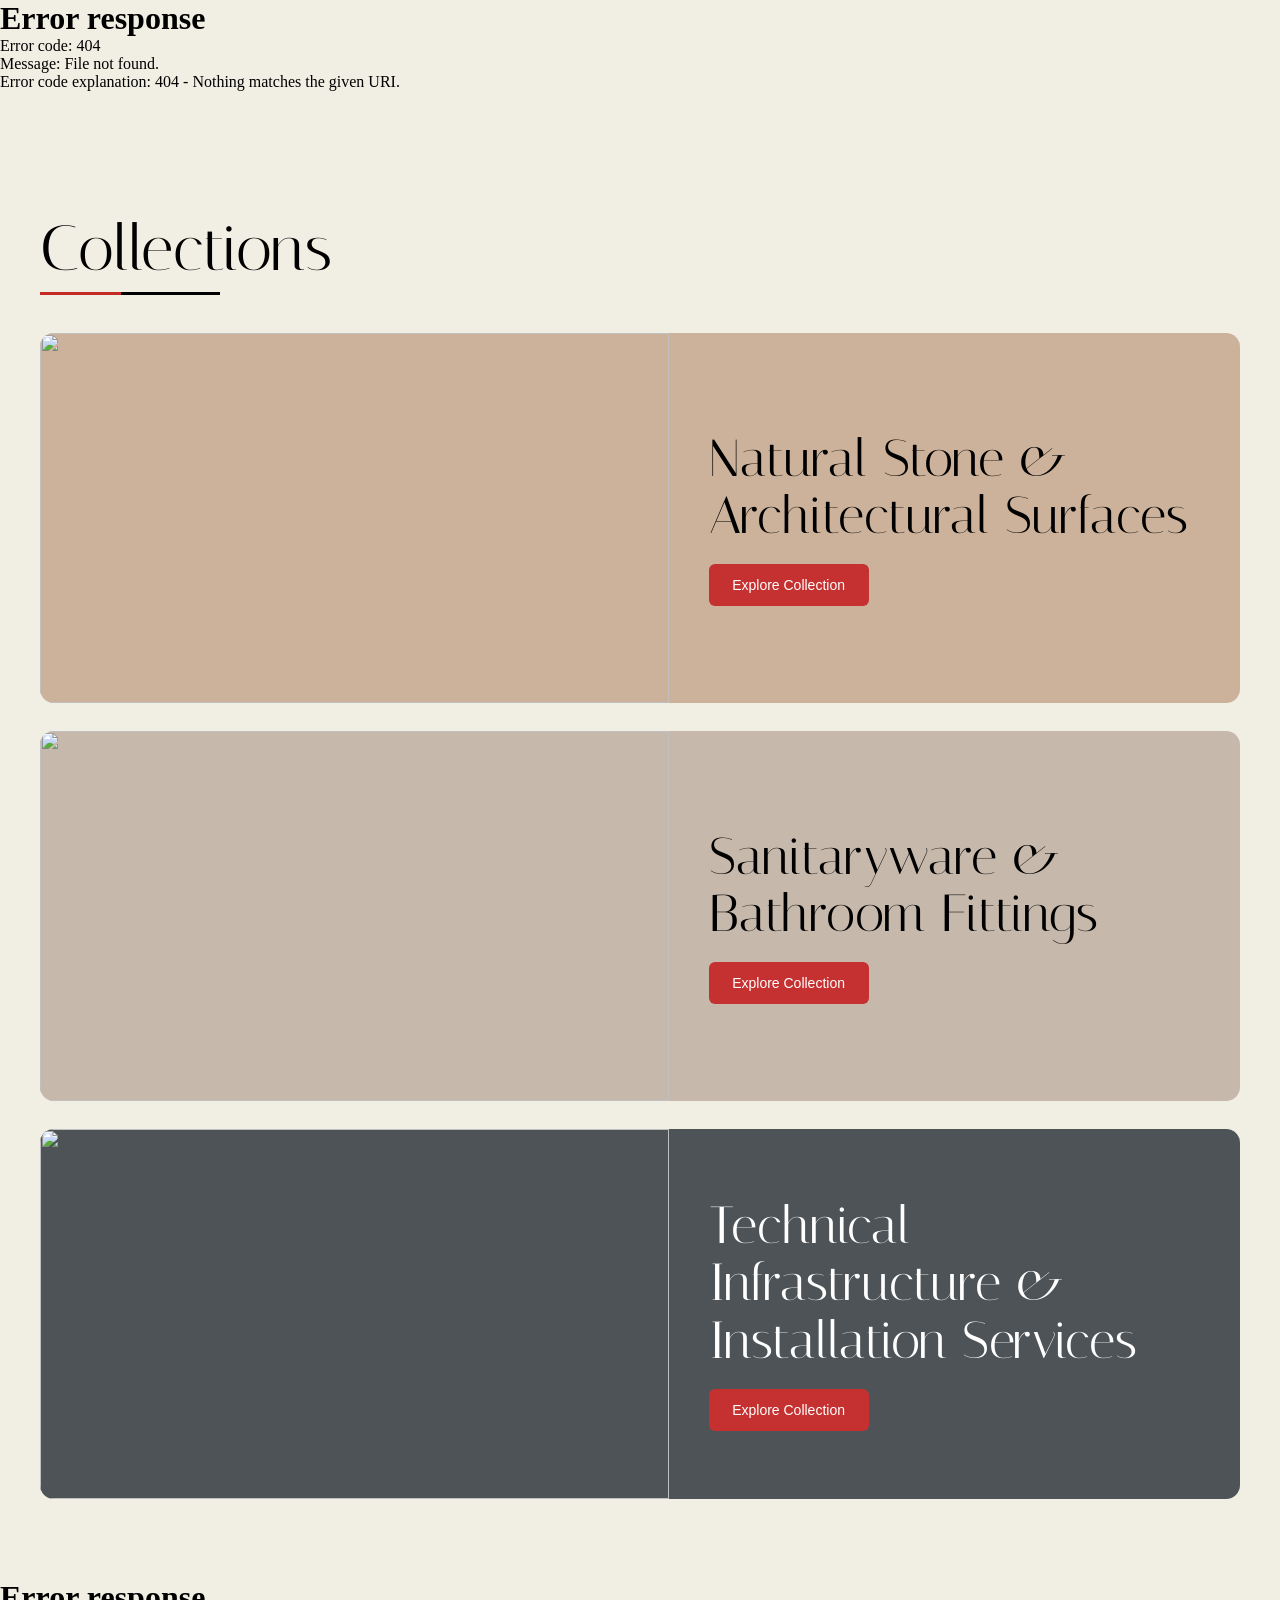
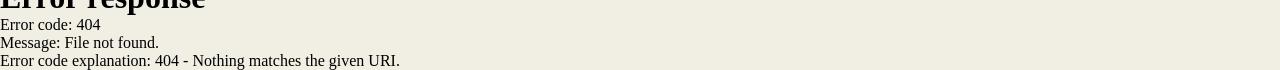
==== Collection.html @ 8bbdffdb "Add files via upload" ====
<!DOCTYPE html>
<html lang="en">
<head>
    <meta charset="UTF-8">
    <meta name="viewport" content="width=device-width, initial-scale=1.0">
    <title>Collection</title>
    <link rel="stylesheet" href="styles.css">
    <link rel="stylesheet" href="collection.css">
    <link href="https://fonts.googleapis.com/css2?family=Italiana&display=swap" rel="stylesheet">
    <link rel="stylesheet" href="https://cdnjs.cloudflare.com/ajax/libs/font-awesome/6.5.1/css/all.min.css">
</head>
<body>
    <header>
      <div id="navbar-container"></div>
    </header>

    <section class="collections-page">

    <div class="collections-header">
        <h1>Collections</h1>
        <div class="collections-line"></div>
    </div>

    <div class="collection-box beige">

        <div class="collection-image large">
            <img src="images/Warm Neutral Material Moodboard with Marble, Wood & Brass 2.png" alt="">
        </div>

        <div class="collection-content">
            <h2>
                Natural Stone & 
                Architectural 
                Surfaces
            </h2>

            <button>Explore Collection</button>
        </div>

    </div>
    <div class="collection-box reverse light">

        <div class="collection-image large">
            <img src="images/warm neutral material moodboard with marble, wood & brass 2 (1).png" alt="">

        </div>

        <div class="collection-content">
            <h2>
                Sanitaryware 
                & Bathroom 
                Fittings
            </h2>

            <button>Explore Collection</button>
        </div>

    </div>
    <div class="collection-box dark">

        <div class="collection-image large">
            <img src="images/Warm Neutral Material Moodboard with Marble, Wood & Brass 4.png" alt="">
        </div>

        <div class="collection-content">
            <h2>
                Technical 
                Infrastructure 
                & Installation 
                Services
            </h2>

            <button>Explore Collection</button>
        </div>

    </div>

</section>
<div id="footer-container"></div>
    <script>
   
        fetch('./components/navbar.html')
            .then(response => response.text())
            .then(data => {

                document.getElementById('navbar-container').innerHTML = data;

                const menuBtn = document.getElementById("menu-btn");
                const navLinks = document.getElementById("nav-links");

                menuBtn.addEventListener("click", () => {
                    navLinks.classList.toggle("active");
                });

            });
    </script>
<script>
fetch('./components/footer.html')
    .then(response => response.text())
    .then(data => {
        document.getElementById('footer-container').innerHTML = data;
    });
</script>
    
</body>
</html>
---- styles.css ----
*{
    margin:0;
    padding:0;
    box-sizing:border-box;
}

body{
    background-color: #F1EEE3;
    overflow-x:hidden;
}
.navbar{
    position: absolute;
    top:30px;
    left:50%;
    transform:translateX(-50%);

    width:90%;
    max-width:730px;

    height:60px;
    background:#181818;
    border-radius:22px;

    display:flex;
    align-items:center;

    padding:0 25px;
}

.logo img{
    width:45px;
    display:block;
    margin-left: 25px;
}
.nav-links{
    list-style:none;
    display:flex;
    align-items:center;

    gap:60px; 

    margin-left:60px;  
}

.nav-links a{
    text-decoration:none;
    color:white;
    font-size:18px;
    font-family:Inter, sans-serif;
    font-weight:200;
}
.menu-btn{
    display:none;
}

@media (max-width:768px){
   .navbar{
        width:100vw;
        max-width:100%;
        background:transparent;
        padding:20px;

        display:flex;
        justify-content:space-between;
        align-items:center;

        top:0;
        left:0;
        transform:none;
    }

    .logo img{
        width:42px;
        margin-left:0;
    }

    .menu-btn{
        display:block;
        font-size:28px;
        cursor:pointer;
        z-index:1001;
    }

    .nav-links{
        position:fixed;
        top:70px;
        right:20px;

        width:220px;
        max-width:80vw;

        background:#000;

        display:flex;
        flex-direction:column;
        align-items:flex-start;

        padding:70px 30px 40px;
        gap:30px;

        border-radius:18px;

        transform:translateX(130%);
        transition:0.4s ease;

        z-index:999;
    }

    .nav-links.active{
        transform:translateX(0);
    }

    .nav-links li{
        list-style:none;
    }

    .nav-links a{
        color:white;
        text-decoration:none;
        font-size:20px;
    }
}

.hero{
    width:100%;
    min-height:120vh;

    display:flex;
    align-items:center;
    justify-content:center;

    padding: 120px 20px 80px;

    gap: 80px;
}
.hero-content{
    flex:1;
    max-width: 650px;
    display: flex;
    flex-direction: column;

    align-items: center;
    justify-content: center;
    
    margin-left:-40px;

    text-align: center;
}
.hero-content h1{
    font-size:92px;
    font-weight: 100;
    line-height:1;
    color:black; 
    font-family: "Italiana", sans-serif;
    font-weight: 400;
    font-style: normal;
}
.hero-content h3{
    margin-top:15px;

    font-size:34px;
    font-weight:400;

    font-family: "Joan", serif;
    align-items: center;
}
.orange{
    color:#E5772E;
}

.red{
    color:#D40C0A;
}

.Button{
    margin-top:20px;

    border-radius:12px;
    width: 196px;
    height: 46px;

    background:#c13836;
    color:white;
    border-color: 000000;

    font-size:22px;
    font-family: Inter, sans-serif;
    cursor:pointer;
}

.hero-images{
    position: relative;
    width: 520px;
    height: 520px;
}

.img{
    position: absolute;
    object-fit: cover;

    box-shadow: 0 20px 40px rgba(0,0,0,0.18);

    transition: 0.3s ease;
}

.img1{
    width: 280px;
    height: 320px;

    top: 0;
    left: 140px;

    z-index: 5;
}

/* LEFT SMALL IMAGE */

.img2{
    width: 180px;
    height: 170px;

    top: 60px;
    left: 20px;

    z-index: 6;
}

/* RIGHT IMAGE */

.img3{
    width: 220px;
    height: 180px;

    top: 80px;
    right: -60px;

    z-index: 4;
}

/* BOTTOM LEFT IMAGE */

.img4{
    width: 260px;
    height: 170px;

    bottom: 100px;
    left: 20px;

    z-index: 6;
}


.img5{
    width: 220px;
    height: 190px;

    bottom: 70px;
    right: 0px;

    z-index: 6;
}


.collection{
    width: 100%;
    padding: 40px 70px 100px;
}
.section-header{
    display: flex;
    justify-content: space-between;
    align-items: center;

    margin-bottom: 50px;
}

.section-header h2{
    font-size: 70px;
    font-family: "Italiana", sans-serif;
    font-weight: 300;
}

.section-header a{
    color: black;
    font-size: 32px;

    text-decoration: underline;

    font-family: "Italiana", sans-serif;
}

.collection-grid{
    display: flex;
    justify-content: center;

    gap: 55px;

    flex-wrap: wrap;
}

.collection-card{
    position: relative;

    width: 330px;
    height: 470px;

    overflow: hidden;

    border-radius: 10px;

    cursor: pointer;

    box-shadow: 0 12px 30px rgba(0,0,0,0.12);

    transition: 0.4s ease;
}

.collection-card img{
    width: 100%;
    height: 100%;

    object-fit: cover;
}

.projects{
    width: 100%;
    padding: 40px 70px 100px;
}

.projects-grid{
    display: grid;
    grid-template-columns: 1fr 1fr 80px;
    gap: 55px;
}

.projects-card{
    position: relative;
    width: 100%;
    height: 470px;

    overflow: hidden;
    border-radius: 10px;
}

.section-header projects-header-section h2{
    font-size: 60px;
    font-family: "Italiana", sans-serif;
    font-weight: 200;
}

.projects-card img{
    width: 100%;
    height: 100%;
    object-fit: cover;
    display: block;
}

.about{
    width: 100%;
    padding: 60px 0 40px;
}

.about h2{
    font-size: 60px;
    font-family: "Italiana", sans-serif;
    font-weight: 300;

    margin-left: 20px;
    margin-bottom: 40px;
}

.about-container{
    display: flex;
    align-items: flex-start;
    justify-content: space-between;
    gap: 70px;
}

.about-image{
    flex: 1.2;
}

.about-image img{
    width: 100%;
    height: 430px;

    object-fit: cover;

    clip-path: polygon(0 0, 60% 0, 100% 100%, 0 100%);
}

.about-content{
    flex: 1;
    padding-top: 0px;
}

.about-line{
    width: 100%;
    height: 4px;

    background: linear-gradient(
        to right,
        #C5221F 45%,
        black 45%
    );

    margin-bottom: 40px;
}

.about-content p{
    font-size: 42px;
    font-family: "Italiana", sans-serif;
}

.features{
    margin-top: 40px;

    display: grid;
    grid-template-columns: repeat(4, 1fr);

    gap: 25px;

    padding: 0 20px;
}

.feature-card{
    height: 80px;

    display: flex;
    align-items: center;
    justify-content: center;

    background:#f1ede6;

    box-shadow:
        inset 2px 2px 4px rgba(255,255,255,0.9),
        inset -2px -2px 4px rgba(0,0,0,0.03);


    border: 1px solid #d8d6cf;

    font-size: 28px;
    font-family: "Italiana", sans-serif;
    font-weight: 600;
}

.gallery{
    width: 100%;
    padding: 40px 160px 80px 0px;

    display: flex;
    flex-direction: column;
    align-items: center;
}

.gallery-header{
    width: 100%;

    display: flex;
    flex-direction: column;
    align-items: flex-end;

    padding-right: 30px;

    margin-bottom: 40px;
}

.gallery-header h2{
    font-size: 70px;
    font-family: "Italiana", sans-serif;
    font-weight: 300;

    line-height: 1;
}

.gallery-line{
    width: 190px;
    height: 4px;

    margin-top: 8px;

    background: linear-gradient(
        to right,
        #C5221F 50%,
        black 50%
    );
}

.gallery-grid{
    width: 100%;

    display: grid;
    grid-template-columns: 1.1fr 1fr 0.8fr;

    gap: 15px;

    align-items: start;
}

.gallery-left img{
    width: 100%;
    height: 560px;

    object-fit: cover;
}

.gallery-center{
    display: flex;
    flex-direction: column;

    gap: 10px;
}

.gallery-center img:first-child{
    width: 100%;
    height: 245px;

    object-fit: cover;
}

.gallery-center img:last-child{
    width: 100%;
    height: 305px;

    object-fit: cover;
}

.gallery-right{
    display: flex;
    flex-direction: column;
    align-items: flex-end;
}

.gallery-right img{
    width: 100%;
    height: 500px;
    margin-top: 20px;

    object-fit: cover;
}

.gallery-right a{
    margin-top: 12px;

    color: black;
    text-decoration: underline;
    font-size: 22px;
    font-family: "Italiana", sans-serif;
}

.gallery-btn{
    margin-top: 40px;

    width: 180px;
    height: 55px;

    border: 1px solid #7E2E2E;
    border-radius: 12px;

    background: #D4544A;
    color: white;

    font-size: 20px;
    font-family: Inter, sans-serif;

    cursor: pointer;
}

/* footer */


.footer{
  width:100%;
  background:#050505;
  color:white;
  padding:60px 80px;
  font-family:'Inter', sans-serif;
  height:auto;
}

.footer-container{
  display:flex;
  justify-content:space-between;
  align-items:flex-start;
  gap:100px;
}

/* LEFT SIDE */
.footer-left{
  display:flex;
  align-items:flex-start;
  gap:80px;
  flex:1;
}

/* LOGO */
.logo{
  display:flex;
  align-items:center;
  gap:12px;
}

.logo-icon{
  width:45px;
  height:45px;
  margin-right: 20px;
}

.logo-text h2{
  color:#bc1c1a;
  font-size:22px;
  line-height:1;
}

.logo-text span{
  color:#bc1c1a;
  font-size:18px;
  font-weight:bold;
}

/* CONTACT INFO */
.contact-info{
  display:flex;
  flex-direction:column;
  gap:25px;
}

.contact-item{
  display:flex;
  gap:14px;
  align-items:flex-start;
}

.contact-item i{
  color: black;
    font-size: 20px;

    text-shadow:
        -1px 0 red,
         1px 0 red,
         0 -1px red,
         0 1px red;
}

.contact-item p{
  color:#ddd;
  font-size:14px;
  line-height:1.7;
}
.footer-links-section{
  display:flex;
  justify-content:space-between;
  gap:70px;
  align-items:flex-start;
  flex-wrap:nowrap;
}

.footer-column{
  display:flex;
  flex-direction:column;
  gap:16px;
}

.footer-column h3{
  color:#bc1c1a;
  font-size:14px;
  margin-bottom:10px;
  letter-spacing:1px;
}

.footer-column a{
  color:#ddd;
  text-decoration:none;
  font-size:14px;
  transition:0.3s;
}

.footer-column a:hover{
  color:#bc1c1a;
}

.social-title{
  margin-top:10px;
}

.social-icons{
  display:flex;
  gap:18px;
}

.social-icons a{
  color:white;
  font-size:25px;
}

.social-icons a:hover{
  color:#bc1c1a;
}
.footer-column{
  min-width:140px;
}

.social-icons a {
  width: 42px;
  height: 42px;
  display: flex;
  align-items: center;
  justify-content: center;
  color: white;
  text-decoration: none;
}

.icon-outline{
   color: black;
    text-shadow:
        -0.5px -0.5px 0 red,
        0.5px -0.5px 0 red,
        -0.5px  0.5px 0 red,
        0.5px  0.5px 0 red;
}

@media (max-width: 768px){

  .footer{
    padding:40px 25px;
  }

  .footer-container{
    flex-direction:column;
    gap:45px;
  }

  .footer-left{
    flex-direction:column;
    gap:35px;
  }

  .logo{
    align-items:center;
  }

  .logo-icon{
    width:38px;
    height:38px;
    margin-right:10px;
  }

  .logo-text h2{
    font-size:18px;
  }

  .logo-text span{
    font-size:15px;
  }

  /* Contact */

  .contact-info{
    gap:20px;
  }

  .contact-item{
    gap:12px;
  }

  .contact-item i{
    font-size:16px;
  }

  .contact-item p{
    font-size:13px;
    line-height:1.6;
  }

.social-icons{
    display:flex;
    align-items:center;
    gap:18px;

    margin-top:2px;
}

.social-icons a{
    font-size:18px;
}

.social-icons{
    display:flex;
    gap:14px;
}

  .footer-links-section{
    width:100%;

    display:grid;

    grid-template-columns:1fr 1fr;

    gap:35px 25px;

    min-width:unset;
  }

  .footer-column{
    min-width:unset;
  }
  

  .footer-column h3{
    font-size:13px;
  }

  .footer-column a{
    font-size:13px;
  }

  /* Social Icons */

  .social-icons{
    gap:14px;
  }

  .social-icons a{
    width:36px;
    height:36px;

    font-size:20px;
  }
}

@media (max-width: 480px){

  .footer{
    padding:35px 18px;
  }
  .footer-left{
    width:100%;

    display:flex;
    flex-direction:column;

    align-items:center;
    justify-content:center;

    text-align:center;
  }

  .logo{
    width:0;

    display:flex;
    justify-content:center;
    align-items:center;
    margin-left: 40px;
  }

  .contact-info{
    width:100%;
    align-items:center;
  }

  .contact-item{
    width:240px;

    display:flex;
    align-items:flex-start;

    gap:14px;

    text-align:left;
  }

  .contact-item i{
    width:20px;
    text-align:center;

    margin-top:4px;
  }

  .contact-item p{
    flex:1;
  }
   .footer-links-section{

    width:100%;

    display:grid;

    grid-template-columns:1fr 1fr;

    gap:40px 30px;

    min-width:unset;
  }

  .footer-column{
    min-width:unset;
  }

  .logo{
    flex-direction:row;
    align-items:center;
  }

  .logo-text h2{
    font-size:16px;
  }

  .logo-text span{
    font-size:13px;
  }

  .contact-item p{
    font-size:12px;
  }

  .social-icons a{
    width:34px;
    height:34px;

    font-size:18px;
  }
}

@media (max-width: 992px){

    .hero{
        flex-direction:column;
        text-align:center;

        padding:140px 25px 80px;

        gap:60px;
    }

    .hero-content{
        margin-left:0;
    }

    .hero-content h1{
        font-size:72px;
    }

    .hero-content h3{
        font-size:28px;
    }

    .hero-images{
        width:100%;
        max-width:520px;
        height:520px;
    }

    .collection,
    .projects,
    .gallery{
        padding:60px 30px;
    }

    .section-header h2{
        font-size:54px;
    }

    .section-header a{
        font-size:24px;
    }

    .collection-grid{
        gap:30px;
    }

    .projects-grid{
        grid-template-columns:1fr;
    }

    .about-container{
        flex-direction:column;
    }

    .about-image img{
        clip-path:none;
        height:auto;
    }

    .features{
        grid-template-columns:1fr 1fr;
    }

    .gallery-grid{
        grid-template-columns:1fr;
    }

    .gallery-left img,
    .gallery-center img,
    .gallery-right img{
        height:auto;
    }

    .gallery-right{
        align-items:flex-end;
    }
}

@media (max-width: 768px){

    .navbar{
        width:94%;
        padding:0 16px;

        justify-content:space-between;
    }

    .nav-links{
        gap:14px;
        margin-left:0;
    }

    .nav-links a{
        font-size:13px;
    }

    .logo img{
        width:32px;
        margin-right:20px;
    }

    .hero{
        min-height:auto;

        padding:130px 20px 60px;

        gap:40px;
    }

    .hero-content h1{
        font-size:54px;
        line-height:1.1;
    }

    .hero-content h3{
        font-size:22px;
    }

    .Button{
        width:170px;
        height:44px;

        font-size:18px;
    }

    .hero-images{
        width:100%;
        max-width:100%;
        height:400px;
        overflow:hidden;
    }

    .img1{
        width:180px;
        height:220px;

        left:50%;
        transform:translateX(-50%);
    }

    .img2{
        width:120px;
        height:120px;

        left:0;
        top:40px;
    }

    .img3{
        width:140px;
        height:120px;

        right:0;
        top:40px;
    }

    .img4{
        width:170px;
        height:120px;

        bottom:100px;
        left:10px;
    }

    .img5{
        width:150px;
        height:130px;

        bottom:90px;
        right:20px;
    }

    .collection{
        padding:40px 15px 60px;
    }

    .collection-grid{
        display:flex;
        flex-direction:row;
        justify-content:flex-start;
        gap:14px;

        width:100%;

        overflow-x:auto;
        overflow-y:hidden;

        scroll-snap-type:x mandatory;

        flex-wrap:nowrap;

        padding-bottom:10px;
    }

    .collection-grid::-webkit-scrollbar{
        display:none;
    }

    .collection-card{
        min-width:260px;
        width:260px;
        height:360px;

        flex-shrink:0;

        scroll-snap-align:start;
    }

    .collection-card img{
        width:100%;
        height:100%;

        object-fit:cover;
    }

    .collection-card h3{
        font-size:20px;
    }

    .collection,
    .projects,
    .about,
    .gallery{
        padding:50px 20px;
    }

    .section-header{
        flex-direction:column;
        gap:15px;

        align-items:flex-start;
    }

    .section-header h2{
        font-size:42px;
    }

    .section-header a{
        font-size:20px;
    }
    .projects{
        padding:40px 15px 60px;
    }

    .projects-grid{
        display:flex;
        flex-direction:row;

        gap:12px;

        overflow-x:auto;

        scroll-snap-type:x mandatory;

        padding-bottom:10px;
    }

    .projects-grid::-webkit-scrollbar{
        display:none;
    }

    .projects-card{
        min-width:260px;
        width:260px;
        height:320px;
        flex-shrink:0;
        scroll-snap-align:start;
    }

    .projects-card img{
        width:100%;
        height:100%;
        object-fit:cover;
    }

    .about{
        padding:40px 15px;
    }

    .about h2{
        font-size:52px;
        margin-left:0;
        margin-bottom:25px;
    }

    .about-container{
        display:flex;
        flex-direction:row;
        align-items:flex-start;

        gap:1px;
    }

    .about-image{
        flex:2.2;
    }

    .about-image img{
        width:100%;
        height:220px;

        object-fit:cover;

        clip-path: polygon(0 0, 70% 0, 100% 100%, 0 100%);
    }
    .about-content{
        flex:1;
    }

    .about-line{
        width:100%;
        height:3px;

        margin-bottom:14px;
    }

    .about-content p{
        font-size:22px;
        line-height:1.4;
    }

    .features{
        grid-template-columns:1fr;

        gap:14px;

        margin-top:30px;

        padding:0;
    }

    .feature-card{
        height:58px;
        font-size:20px;
    }
    .gallery{
        padding:40px 15px 60px;
    }

    .gallery-header{
        align-items:flex-end;
        padding-right:0;
        margin-bottom:25px;
    }

    .gallery-header h2{
        font-size:52px;
    }

    .gallery-line{
        width:120px;
    }

    .gallery-grid{
        display:grid;

        grid-template-columns:1fr 1fr 1fr;

        gap:8px;

        align-items:start;
    }

    .gallery-left img{
        width:100%;
        height:320px;
        object-fit:cover;
    }

    .gallery-center{
        gap:8px;
    }

    .gallery-center img:first-child{
        height:155px;
    }

    .gallery-center img:last-child{
        height:155px;
    }

    .gallery-right img{
        width:100%;
        height:280px;
        margin-top:10px;
        margin-bottom: 20px;
        object-fit:cover;
    }

    .gallery-right a{
        font-size:14px;
        margin-top:8px;
        align-items: flex-end;
    }

    .gallery .Button{
        margin-top:30px;
        width:170px;
        height:46px;
        font-size:18px;
    }
}

html,
body{
    width:100%;
    max-width:100%;
    overflow-x:hidden;
}
---- collection.css ----
.collections-page{
    width:100%;
    padding:120px 40px 80px;

    display:flex;
    flex-direction:column;

    gap:28px;
}

.collections-header h1{
    font-size:64px;
    font-family:"Italiana", serif;
    font-weight:400;
}

.collections-line{
    width:180px;
    height:3px;

    background:linear-gradient(
        to right,
        #c52a25 45%,
        black 45%
    );

    margin-top:6px;
    margin-bottom:10px;
}

/* COLLECTION CARD */

.collection-box{
    width:100%;

    border-radius:14px;

    overflow:hidden;

    display:grid;
    grid-template-columns:1.1fr 1fr;

    min-height:370px;
}

/* BACKGROUNDS */

.beige{
    background:#ccb29b;
}

.light{
    background:#c6b8ab;
}

.dark{
    background:#4d5356;
}

/* IMAGE */

.collection-image img{
    width:100%;
    height:100%;

    object-fit:cover;
}


.collection-content{
    display:flex;
    flex-direction:column;

    justify-content:center;

    padding:40px;
}

.collection-content h2{
    font-size:52px;
    line-height:1.1;

    font-family:"Italiana", serif;
    font-weight:400;

    color:black;
}

.dark .collection-content h2{
    color:white;
}

.collection-content button{
    margin-top:20px;

    width:160px;
    height:42px;

    border:none;
    border-radius:6px;

    background:#c53030;
    color:white;

    cursor:pointer;

    font-size:14px;
}

/* MOBILE */

@media (max-width:768px){

    .collections-page{
        padding:100px 14px 60px;
    }

    .collections-header h1{
        font-size:48px;
    }

    .collection-box{
        grid-template-columns:1fr;

        min-height:auto;
    }

    .collection-content{
        padding:24px;
    }

    .collection-content h2{
        font-size:34px;
    }

    .collection-image{
        height:260px;
    }

    .collection-images-grid{
        height:280px;
    }
}
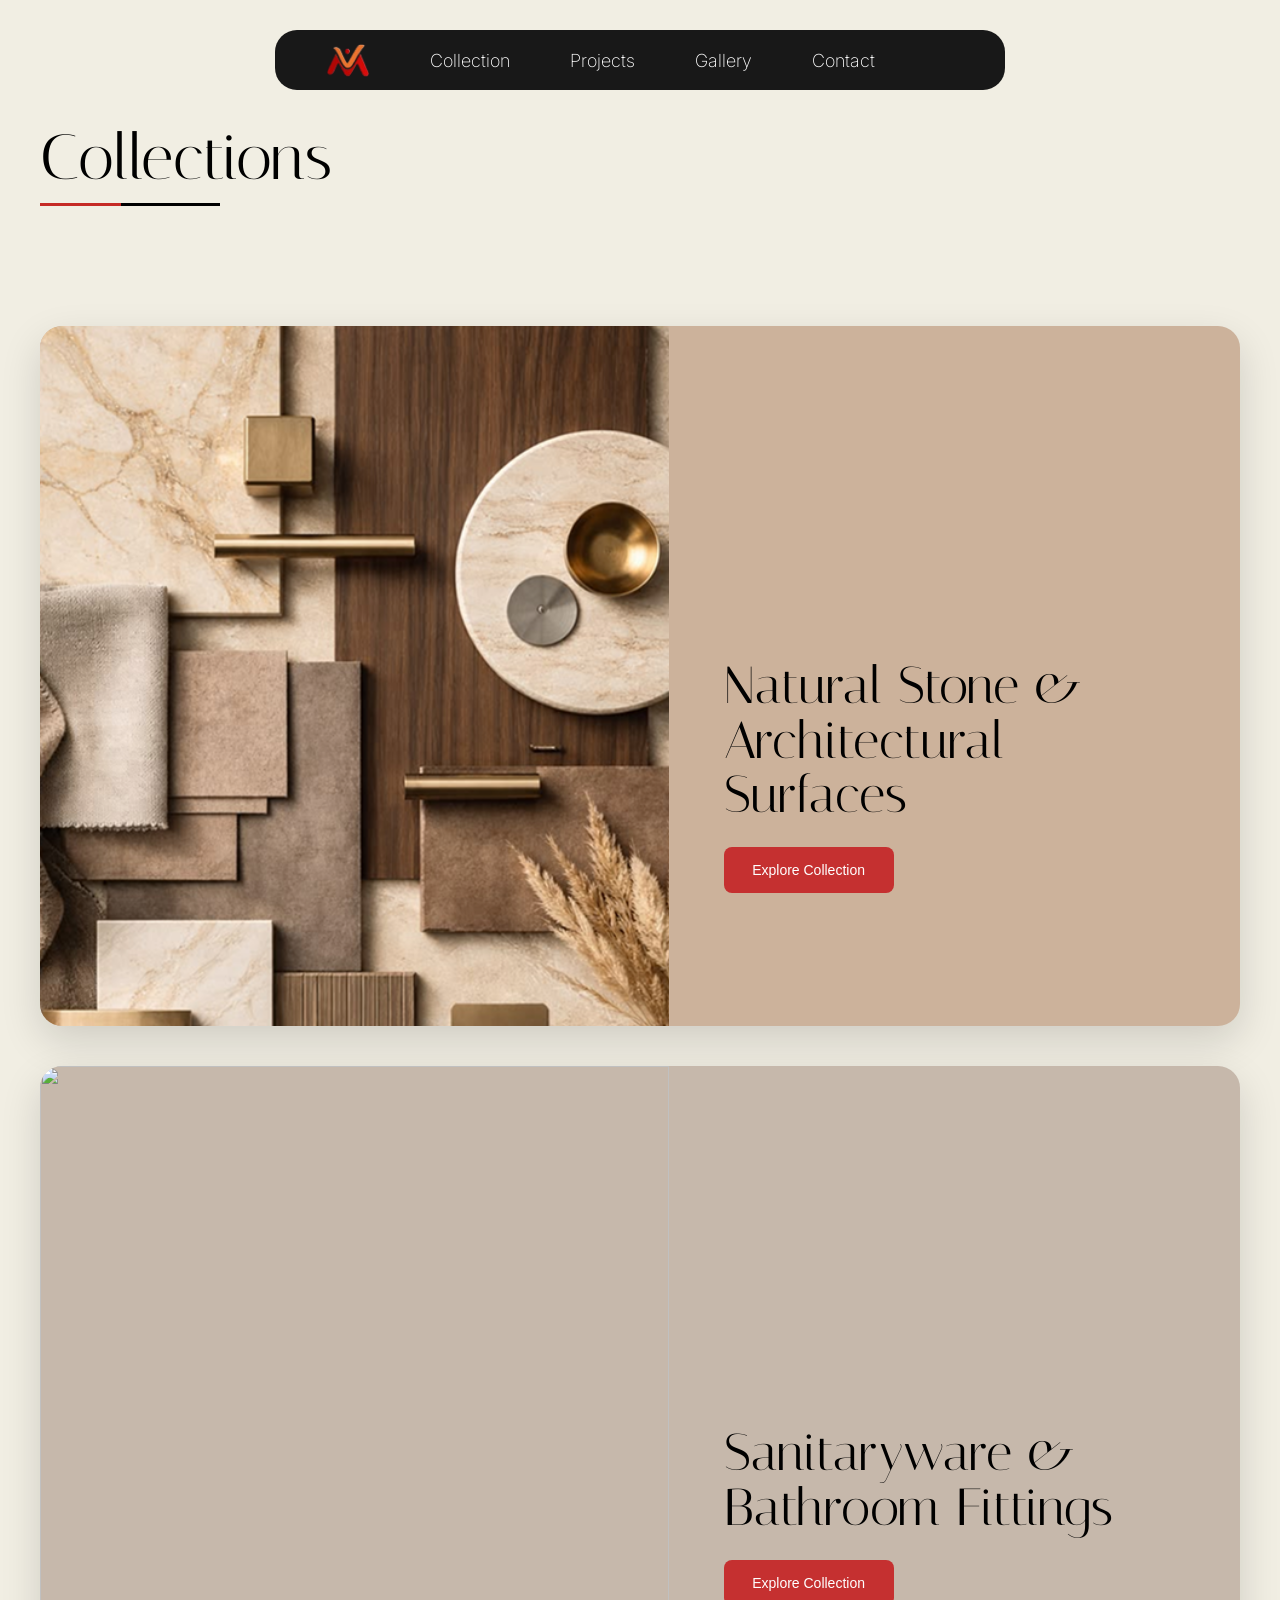
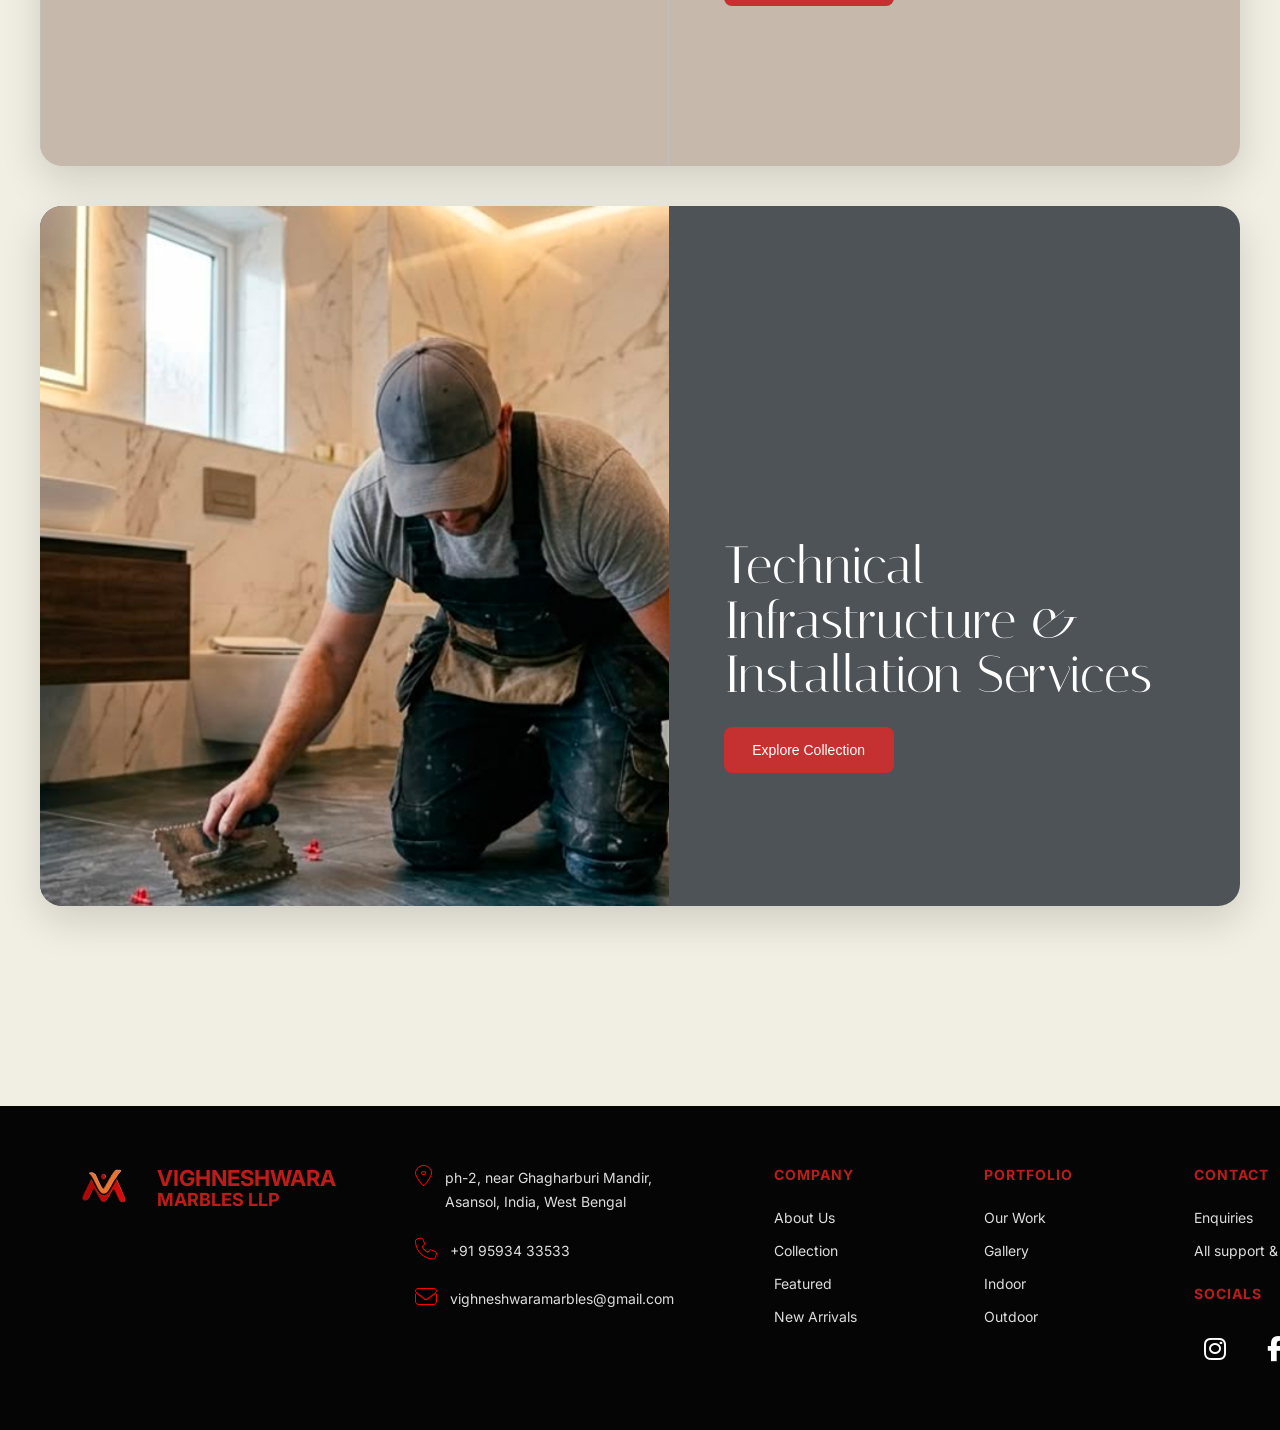
==== commit 30f6db2f: "Updated gallery page animations and mobile responsiveness" ====
--- a/Collection.html
+++ b/Collection.html
@@ -3,75 +3,100 @@
 <head>
     <meta charset="UTF-8">
     <meta name="viewport" content="width=device-width, initial-scale=1.0">
-    <title>Collection</title>
+
+    <title>Collections</title>
+
+    <link rel="stylesheet" href="collection.css">
+    <link href="https://fonts.googleapis.com/css2?family=Inter:wght@400;500&display=swap" rel="stylesheet">
     <link rel="stylesheet" href="styles.css">
-    <link rel="stylesheet" href="collection.css">
     <link href="https://fonts.googleapis.com/css2?family=Italiana&display=swap" rel="stylesheet">
     <link rel="stylesheet" href="https://cdnjs.cloudflare.com/ajax/libs/font-awesome/6.5.1/css/all.min.css">
+    <script src="https://unpkg.com/aatjs/dist/aat.min.js"></script>
+    <script src="collection.js" defer></script>
+
 </head>
+
 <body>
     <header>
       <div id="navbar-container"></div>
     </header>
 
-    <section class="collections-page">
+<section class="collections-page">
 
     <div class="collections-header">
         <h1>Collections</h1>
         <div class="collections-line"></div>
     </div>
 
-    <div class="collection-box beige">
+    <div class="cards">
 
-        <div class="collection-image large">
-            <img src="images/Warm Neutral Material Moodboard with Marble, Wood & Brass 2.png" alt="">
+        <!-- CARD 1 -->
+    <a href="collection1.html" class="card-link">
+        <div class="card">
+            <div class="card__inner collection-box beige">
+
+                <div class="collection-image">
+                    <img src="images/Warm Neutral Material Moodboard with Marble, Wood & Brass 2.png" alt="">
+                </div>
+
+                <div class="collection-content">
+                    <h2>
+                        Natural Stone &
+                        Architectural
+                        Surfaces
+                    </h2>
+
+                    <button>Explore Collection</button>
+                </div>
+
+            </div>
         </div>
+    </a>
 
-        <div class="collection-content">
-            <h2>
-                Natural Stone & 
-                Architectural 
-                Surfaces
-            </h2>
+    <a href="collection2.html" class="card-link">
+        <div class="card">
+            <div class="card__inner collection-box light">
 
-            <button>Explore Collection</button>
+                <div class="collection-image">
+                    <img src="images/warm neutral material moodboard with marble, wood & brass 2 (1).png" alt="">
+                </div>
+
+                <div class="collection-content">
+                    <h2>
+                        Sanitaryware &
+                        Bathroom
+                        Fittings
+                    </h2>
+
+                    <button>Explore Collection</button>
+                </div>
+
+            </div>
         </div>
+    </a>
+        <!-- CARD 3 -->
+    <a href="collection3.html" class="card-link">
+        <div class="card">
+            <div class="card__inner collection-box dark">
 
-    </div>
-    <div class="collection-box reverse light">
+                <div class="collection-image">
+                    <img src="images/Warm Neutral Material Moodboard with Marble, Wood & Brass 4.png" alt="">
+                </div>
 
-        <div class="collection-image large">
-            <img src="images/warm neutral material moodboard with marble, wood & brass 2 (1).png" alt="">
+                <div class="collection-content">
+                    <h2>
+                        Technical
+                        Infrastructure &
+                        Installation
+                        Services
+                    </h2>
 
+                    <button>Explore Collection</button>
+                </div>
+
+            </div>
         </div>
-
-        <div class="collection-content">
-            <h2>
-                Sanitaryware 
-                & Bathroom 
-                Fittings
-            </h2>
-
-            <button>Explore Collection</button>
-        </div>
-
-    </div>
-    <div class="collection-box dark">
-
-        <div class="collection-image large">
-            <img src="images/Warm Neutral Material Moodboard with Marble, Wood & Brass 4.png" alt="">
-        </div>
-
-        <div class="collection-content">
-            <h2>
-                Technical 
-                Infrastructure 
-                & Installation 
-                Services
-            </h2>
-
-            <button>Explore Collection</button>
-        </div>
+    </a>
 
     </div>
 
@@ -79,11 +104,13 @@
 <div id="footer-container"></div>
     <script>
    
-        fetch('./components/navbar.html')
-            .then(response => response.text())
-            .then(data => {
+        Promise.all([
+                fetch('./components/navbar.html').then(r => r.text()),
+                fetch('./components/footer.html').then(r => r.text())
+            ]).then(([navbarData, footerData]) => {
 
-                document.getElementById('navbar-container').innerHTML = data;
+                document.getElementById('navbar-container').innerHTML = navbarData;
+                document.getElementById('footer-container').innerHTML = footerData;
 
                 const menuBtn = document.getElementById("menu-btn");
                 const navLinks = document.getElementById("nav-links");
@@ -92,15 +119,11 @@
                     navLinks.classList.toggle("active");
                 });
 
+                // INIT AFTER EVERYTHING EXISTS
+                initCards();
+
             });
     </script>
-<script>
-fetch('./components/footer.html')
-    .then(response => response.text())
-    .then(data => {
-        document.getElementById('footer-container').innerHTML = data;
-    });
-</script>
-    
+
 </body>
 </html>
--- a/collection.css
+++ b/collection.css
@@ -1,11 +1,21 @@
+*{
+    margin:0;
+    padding:0;
+    box-sizing:border-box;
+}
+
+body{
+    font-family:sans-serif;
+    background:#f5f2ec;
+}
+
 .collections-page{
     width:100%;
-    padding:120px 40px 80px;
+    padding:120px 40px 200px;
+}
 
-    display:flex;
-    flex-direction:column;
-
-    gap:28px;
+.collections-header{
+    margin-bottom:80px;
 }
 
 .collections-header h1{
@@ -24,26 +34,40 @@
         black 45%
     );
 
-    margin-top:6px;
-    margin-bottom:10px;
+    margin-top:8px;
 }
 
-/* COLLECTION CARD */
+.cards{
+    width:100%;
+    max-width:1400px;
+    margin:auto;
+    position: relative;
+}
+
+.card{
+    position:sticky;
+    top:30px;
+
+    padding-top:40px;
+}
+
+.card__inner{
+    transform-origin:center top;
+    will-change:transform;
+}
 
 .collection-box{
     width:100%;
+    height:700px;
 
-    border-radius:14px;
-
+    border-radius:22px;
     overflow:hidden;
 
     display:grid;
     grid-template-columns:1.1fr 1fr;
 
-    min-height:370px;
+    box-shadow:0 15px 40px rgba(0,0,0,0.14);
 }
-
-/* BACKGROUNDS */
 
 .beige{
     background:#ccb29b;
@@ -57,28 +81,33 @@
     background:#4d5356;
 }
 
-/* IMAGE */
+.collection-image{
+    height:100%;
+}
 
 .collection-image img{
     width:100%;
-    height:100%;
-
+    height:900px;
     object-fit:cover;
+    display:block;
 }
 
+.collection-content{
+    padding:45px 55px;
 
-.collection-content{
     display:flex;
     flex-direction:column;
-
+    align-items:flex-start;
     justify-content:center;
-
-    padding:40px;
+}
+.card-link{
+    text-decoration: none;
+    color: inherit;
 }
 
 .collection-content h2{
     font-size:52px;
-    line-height:1.1;
+    line-height:1.05;
 
     font-family:"Italiana", serif;
     font-weight:400;
@@ -86,18 +115,18 @@
     color:black;
 }
 
-.dark .collection-content h2{
+.dark h2{
     color:white;
 }
 
 .collection-content button{
-    margin-top:20px;
+    margin-top:24px;
 
-    width:160px;
-    height:42px;
+    width:170px;
+    height:46px;
 
     border:none;
-    border-radius:6px;
+    border-radius:8px;
 
     background:#c53030;
     color:white;
@@ -107,12 +136,10 @@
     font-size:14px;
 }
 
-/* MOBILE */
-
-@media (max-width:768px){
+@media(max-width:768px){
 
     .collections-page{
-        padding:100px 14px 60px;
+        padding:100px 16px 160px;
     }
 
     .collections-header h1{
@@ -121,23 +148,22 @@
 
     .collection-box{
         grid-template-columns:1fr;
-
-        min-height:auto;
-    }
-
-    .collection-content{
-        padding:24px;
-    }
-
-    .collection-content h2{
-        font-size:34px;
+        height:auto;
     }
 
     .collection-image{
         height:260px;
     }
 
-    .collection-images-grid{
-        height:280px;
+    .collection-content{
+        padding:28px;
+    }
+
+    .collection-content h2{
+        font-size:36px;
+    }
+
+    .card{
+        top:80px;
     }
 }
--- a/styles.css
+++ b/styles.css
@@ -8,6 +8,7 @@
     background-color: #F1EEE3;
     overflow-x:hidden;
 }
+
 .navbar{
     position: absolute;
     top:30px;
@@ -25,9 +26,21 @@
     align-items:center;
 
     padding:0 25px;
-}
-
-.logo img{
+    animation: navDrop 1s ease forwards;
+}
+@keyframes navDrop{
+    from{
+        opacity:0;
+        top:-50px;
+    }
+
+    to{
+        opacity:1;
+        top:30px;
+    }
+}
+
+.nav-logo img{
     width:45px;
     display:block;
     margin-left: 25px;
@@ -55,30 +68,35 @@
 
 @media (max-width:768px){
    .navbar{
-        width:100vw;
-        max-width:100%;
+        position:absolute;
+        top:20px;
+        left:0;
+
+        width:100%;
+        padding:0 20px;
+
         background:transparent;
-        padding:20px;
 
         display:flex;
         justify-content:space-between;
         align-items:center;
-
-        top:0;
-        left:0;
+        animation:none;
         transform:none;
     }
-
-    .logo img{
+    .nav-logo{
+        display:flex;
+        align-items:center;
+    }
+    
+    .nav-logo img{
         width:42px;
-        margin-left:0;
-    }
-
-    .menu-btn{
+        margin:0;
+    }
+
+   .menu-btn{
         display:block;
         font-size:28px;
         cursor:pointer;
-        z-index:1001;
     }
 
     .nav-links{
@@ -95,7 +113,7 @@
         flex-direction:column;
         align-items:flex-start;
 
-        padding:70px 30px 40px;
+        padding:30px 30px 30px;
         gap:30px;
 
         border-radius:18px;
@@ -154,7 +172,21 @@
     font-family: "Italiana", sans-serif;
     font-weight: 400;
     font-style: normal;
-}
+    animation: headingLeft 1s ease-in;
+}
+
+@keyframes headingLeft{
+    from{
+        opacity:0;
+        transform:translateX(-120px);
+    }
+
+    to{
+        opacity:1;
+        transform:translateX(0);
+    }
+}
+
 .hero-content h3{
     margin-top:15px;
 
@@ -163,6 +195,21 @@
 
     font-family: "Joan", serif;
     align-items: center;
+    opacity:0;
+
+    animation: headingRight 1.2s ease forwards;
+    animation-delay:0.3s;
+}
+@keyframes headingRight{
+    from{
+        opacity:0;
+        transform:translateX(120px);
+    }
+
+    to{
+        opacity:1;
+        transform:translateX(0);
+    }
 }
 .orange{
     color:#E5772E;
@@ -186,6 +233,19 @@
     font-size:22px;
     font-family: Inter, sans-serif;
     cursor:pointer;
+    animation: buttonUp 1s ease forwards;
+    
+}
+@keyframes buttonUp{
+    from{
+        opacity:0;
+        transform:translateY(60px);
+    }
+
+    to{
+        opacity:1;
+        transform:translateY(0);
+    }
 }
 
 .hero-images{
@@ -200,9 +260,22 @@
 
     box-shadow: 0 20px 40px rgba(0,0,0,0.18);
 
-    transition: 0.3s ease;
-}
-
+    transition: 0.5s ease;
+    
+}
+@keyframes imgTop{
+    from{
+        opacity:0;
+        transform:translateY(-500px)
+            scale(0.7);
+    }
+
+    to{
+        opacity:1;
+        transform:translateY(0)
+            scale(1);
+    }
+}
 .img1{
     width: 280px;
     height: 320px;
@@ -211,6 +284,8 @@
     left: 140px;
 
     z-index: 5;
+    animation: imgTop 1.1s ease forwards;
+    
 }
 
 /* LEFT SMALL IMAGE */
@@ -223,6 +298,19 @@
     left: 20px;
 
     z-index: 6;
+    animation: imgLeft 1.1s ease forwards;
+    
+}
+@keyframes imgLeft{
+    from{
+        opacity:0;
+        transform:translateX(-320px) rotate(-6deg);
+    }
+
+    to{
+        opacity:1;
+        transform:translateX(0) rotate(0);
+    }
 }
 
 /* RIGHT IMAGE */
@@ -235,6 +323,19 @@
     right: -60px;
 
     z-index: 4;
+    animation: imgRight 1.1s ease forwards;
+    
+}
+@keyframes imgRight{
+    from{
+        opacity:0;
+        transform:translateX(300px) rotate(6deg);
+    }
+
+    to{
+        opacity:1;
+        transform:translateX(0) rotate(0);
+    }
 }
 
 /* BOTTOM LEFT IMAGE */
@@ -247,6 +348,19 @@
     left: 20px;
 
     z-index: 6;
+    animation: imgBottomLeft 1.1s ease forwards;
+    
+}
+@keyframes imgBottomLeft{
+    from{
+        opacity:0;
+        transform:translate(-500px,500px);
+    }
+
+    to{
+        opacity:1;
+        transform:translate(0,0);
+    }
 }
 
 
@@ -258,6 +372,19 @@
     right: 0px;
 
     z-index: 6;
+    animation: imgBottomRight 1.1s ease forwards;
+    
+}
+@keyframes imgBottomRight{
+    from{
+        opacity:0;
+        transform:translate(500px,500px);
+    }
+
+    to{
+        opacity:1;
+        transform:translate(0,0);
+    }
 }
 
 
@@ -288,25 +415,39 @@
     font-family: "Italiana", sans-serif;
 }
 
+.collection-slider{
+    width:100%;
+    overflow:hidden;
+    position:relative;
+}
+
 .collection-grid{
-    display: flex;
-    justify-content: center;
-
-    gap: 55px;
-
-    flex-wrap: wrap;
+    display:flex;
+    gap:55px;
+    width:max-content;
+
+    animation: scroll 25s linear infinite;
+}
+
+@keyframes scroll{
+    from{
+        transform: translateX(0);
+    }
+    to{
+        transform: translateX(calc(-50% - 27.5px));
+    }
 }
 
 .collection-card{
     position: relative;
-
     width: 330px;
     height: 470px;
-
     overflow: hidden;
 
     border-radius: 10px;
 
+    flex-shrink:0;
+
     cursor: pointer;
 
     box-shadow: 0 12px 30px rgba(0,0,0,0.12);
@@ -315,43 +456,89 @@
 }
 
 .collection-card img{
-    width: 100%;
-    height: 100%;
-
-    object-fit: cover;
+    width:100%;
+    height:100%;
+    object-fit:cover;
 }
 
 .projects{
-    width: 100%;
-    padding: 40px 70px 100px;
+    width:100%;
+    padding:40px 0 100px;
+}
+
+.projects-header-section{
+    padding:0 70px;
+    margin-bottom:50px;
+}
+
+.projects-slider{
+    width:100%;
+    overflow:hidden;
+    position:relative;
 }
 
 .projects-grid{
-    display: grid;
-    grid-template-columns: 1fr 1fr 80px;
-    gap: 55px;
+    display:flex;
+    gap:55px;
+    width:max-content;
+    animation: projectsScroll 25s linear infinite;
+}
+
+@keyframes projectsScroll{
+
+    0%{
+        transform:translateX(calc(-50% - 27.5px));
+    }
+
+    100%{
+        transform:translateX(0);
+    }
 }
 
 .projects-card{
-    position: relative;
-    width: 100%;
-    height: 470px;
-
-    overflow: hidden;
-    border-radius: 10px;
-}
-
-.section-header projects-header-section h2{
-    font-size: 60px;
-    font-family: "Italiana", sans-serif;
-    font-weight: 200;
+    position:relative;
+
+    width:330px;
+    height:470px;
+
+    flex-shrink:0;
+
+    overflow:hidden;
+    border-radius:10px;
 }
 
 .projects-card img{
-    width: 100%;
-    height: 100%;
-    object-fit: cover;
-    display: block;
+    width:100%;
+    height:100%;
+    object-fit:cover;
+    display:block;
+}
+
+.projects-card h3{
+    position:absolute;
+    bottom:25px;
+    left:25px;
+
+    color:white;
+
+    font-size:32px;
+    font-family:"Italiana", sans-serif;
+    font-weight:200;
+
+    z-index:2;
+}
+
+.overlay{
+    position:absolute;
+    inset:0;
+
+    background:linear-gradient(
+        to top,
+        rgba(0,0,0,0.65),
+        transparent 60%
+    );
+
+    z-index:1;
 }
 
 .about{
@@ -734,22 +921,32 @@
     gap:35px;
   }
 
-  .logo{
+  .footer .logo{
+    width:100%;
+
+    display:flex;
+    justify-content:center;
     align-items:center;
-  }
-
-  .logo-icon{
+    gap:0px;
+  }
+
+  .footer .logo-icon{
     width:38px;
     height:38px;
-    margin-right:10px;
-  }
-
-  .logo-text h2{
+    margin-right:20px;
+  }
+  .footer-left .logo{
+      margin-right:20px;
+  }
+
+  .footer .logo-text h2{
     font-size:18px;
+    text-align:left;
   }
 
   .logo-text span{
     font-size:15px;
+    text-align:left;
   }
 
   /* Contact */
@@ -812,6 +1009,9 @@
   .footer-column a{
     font-size:13px;
   }
+  .logo{
+    margin-right: 20px;
+  }
 
   /* Social Icons */
 
@@ -844,13 +1044,16 @@
     text-align:center;
   }
 
-  .logo{
-    width:0;
-
+  .footer .logo{
+    width:100%;
     display:flex;
     justify-content:center;
     align-items:center;
-    margin-left: 40px;
+
+    margin-left:0;
+  }
+  .logo-icon{
+    margin-right:10px;
   }
 
   .contact-info{
@@ -903,10 +1106,12 @@
 
   .logo-text h2{
     font-size:16px;
+    text-align:left;
   }
 
   .logo-text span{
     font-size:13px;
+    text-align:left;
   }
 
   .contact-item p{
@@ -1003,7 +1208,6 @@
 @media (max-width: 768px){
 
     .navbar{
-        width:94%;
         padding:0 16px;
 
         justify-content:space-between;
@@ -1016,11 +1220,6 @@
 
     .nav-links a{
         font-size:13px;
-    }
-
-    .logo img{
-        width:32px;
-        margin-right:20px;
     }
 
     .hero{
@@ -1057,9 +1256,8 @@
     .img1{
         width:180px;
         height:220px;
-
-        left:50%;
-        transform:translateX(-50%);
+        left:65px;
+        right:0;
     }
 
     .img2{
@@ -1104,16 +1302,22 @@
         justify-content:flex-start;
         gap:14px;
 
-        width:100%;
-
-        overflow-x:auto;
+        width:max-content;
         overflow-y:hidden;
 
-        scroll-snap-type:x mandatory;
-
         flex-wrap:nowrap;
 
         padding-bottom:10px;
+        animation: mobileScroll 18s linear infinite;
+    }
+    @keyframes mobileScroll{
+        from{
+            transform:translateX(0);
+        }
+
+        to{
+            transform:translateX(calc(-274px * 3));
+        }
     }
 
     .collection-grid::-webkit-scrollbar{
@@ -1149,10 +1353,10 @@
     }
 
     .section-header{
-        flex-direction:column;
+        flex-direction:row;
         gap:15px;
 
-        align-items:flex-start;
+        align-items:center;
     }
 
     .section-header h2{
@@ -1196,6 +1400,14 @@
         height:100%;
         object-fit:cover;
     }
+    .projects-header-section{
+        flex-direction:row;
+        justify-content:space-between;
+        align-items:center;
+
+        padding:0;
+        gap:10px;
+    }
 
     .about{
         padding:40px 15px;
